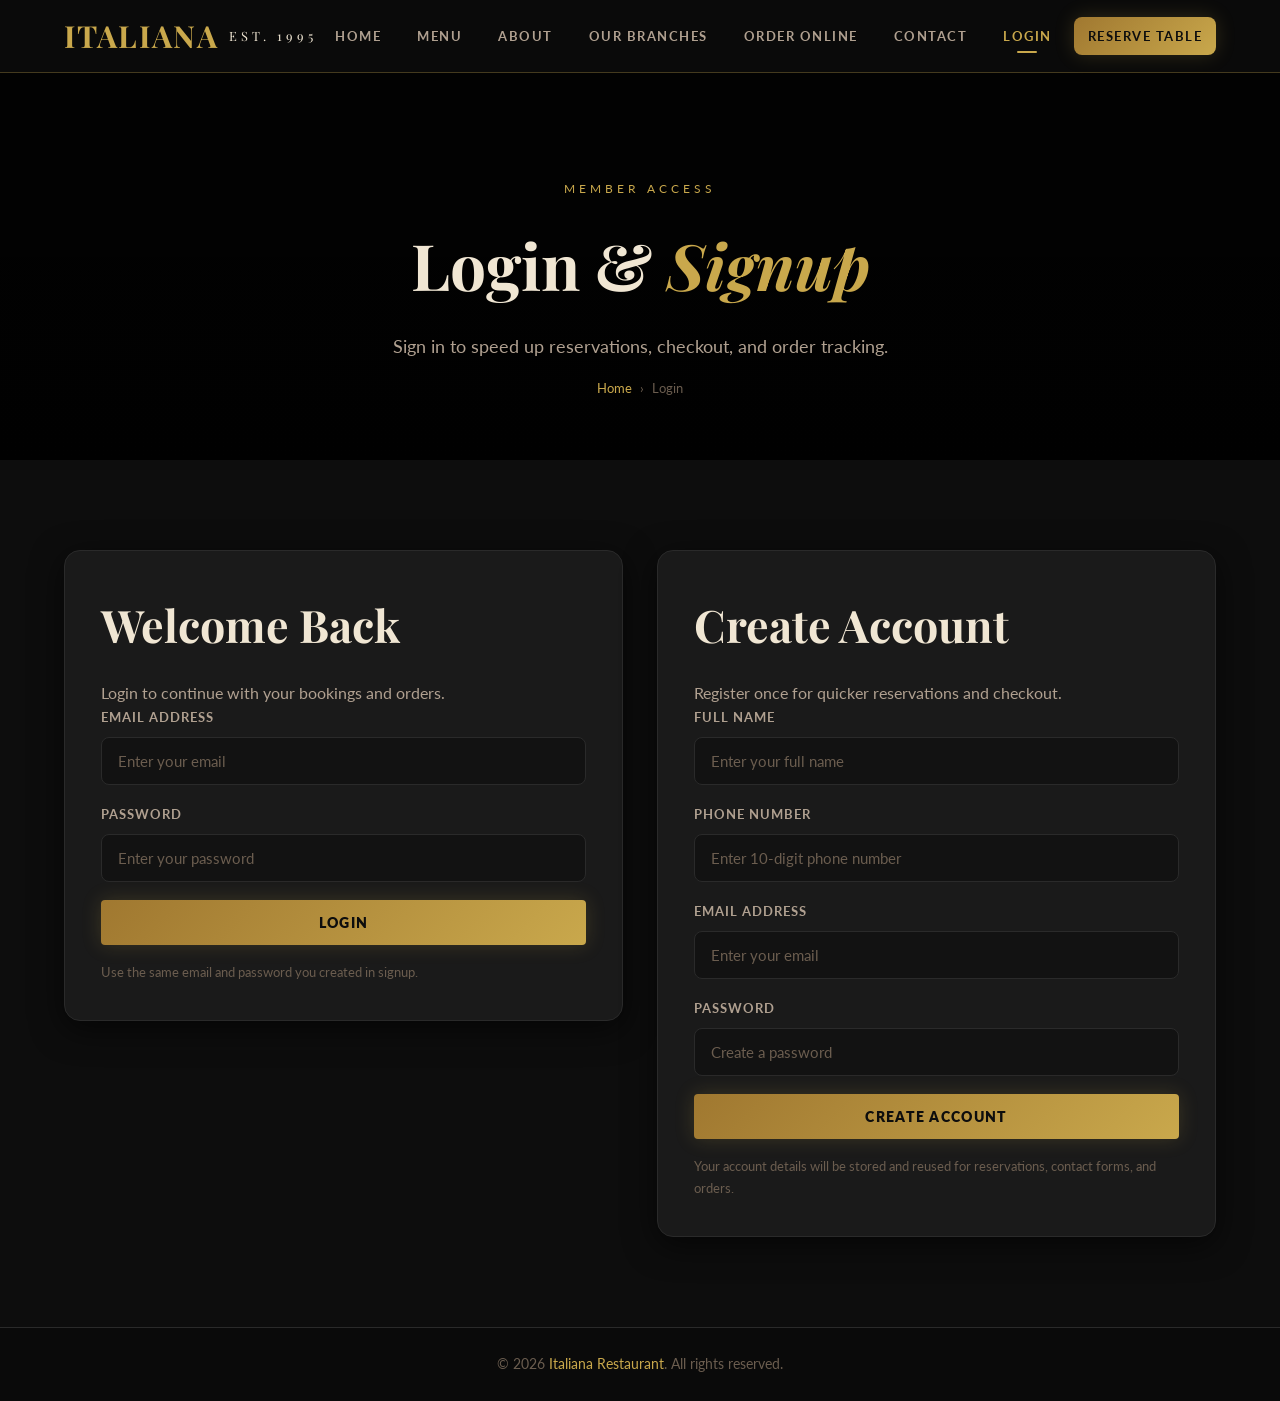
==== login.html @ e966e7fa "Add files via upload" ====
<!DOCTYPE html>
<html lang="en">
<head>
  <meta charset="UTF-8" />
  <meta name="viewport" content="width=device-width, initial-scale=1.0" />
  <title>Login | Italiana</title>
  <link rel="stylesheet" href="style.css" />
</head>
<body>
  <div id="loader">
    <div class="loader-logo">ITALIANA</div>
    <div class="loader-bar"></div>
  </div>

  <header>
    <nav class="navbar container">
      <a href="index.html" class="logo">
        ITALIANA
        <span>Est. 1995</span>
      </a>

      <div class="nav-links" id="navLinks">
        <a href="index.html">Home</a>
        <a href="menu.html">Menu</a>
        <a href="about.html">About</a>
        <a href="branches.html">Our Branches</a>
        <a href="takeaway.html">Order Online</a>
        <a href="contact.html">Contact</a>
        <a href="login.html" class="active">Login</a>
        <a href="reservation.html" class="btn-reserve">Reserve Table</a>
      </div>

      <button class="hamburger" id="hamburger" aria-label="Open menu">
        <span></span>
        <span></span>
        <span></span>
      </button>
    </nav>
  </header>

  <main>
    <div class="page-header">
      <div class="page-header-bg"></div>
      <div class="page-header-overlay"></div>
      <div class="page-header-content container">
        <div class="section-tag">Member Access</div>
        <h1>Login & <em>Signup</em></h1>
        <p>Sign in to speed up reservations, checkout, and order tracking.</p>

        <div class="breadcrumb">
          <a href="index.html">Home</a>
          <span>›</span>
          <span>Login</span>
        </div>
      </div>
    </div>

    <section class="auth-section">
      <div class="container">
        <div class="auth-grid">
          <div class="auth-card" data-animate>
            <h2>Welcome Back</h2>
            <p>Login to continue with your bookings and orders.</p>

            <form id="loginForm">
              <div class="form-group">
                <label for="loginEmail">Email Address</label>
                <input type="email" id="loginEmail" placeholder="Enter your email" required />
              </div>

              <div class="form-group">
                <label for="loginPassword">Password</label>
                <input type="password" id="loginPassword" placeholder="Enter your password" required />
              </div>

              <button type="submit" class="btn-submit">Login</button>
            </form>

            <div class="auth-meta">
              Use the same email and password you created in signup.
            </div>
          </div>

          <div class="auth-card" data-animate>
            <h2>Create Account</h2>
            <p>Register once for quicker reservations and checkout.</p>

            <form id="signupForm">
              <div class="form-group">
                <label for="signupName">Full Name</label>
                <input type="text" id="signupName" placeholder="Enter your full name" required />
              </div>

              <div class="form-group">
                <label for="signupPhone">Phone Number</label>
                <input type="tel" id="signupPhone" placeholder="Enter 10-digit phone number" required />
              </div>

              <div class="form-group">
                <label for="signupEmail">Email Address</label>
                <input type="email" id="signupEmail" placeholder="Enter your email" required />
              </div>

              <div class="form-group">
                <label for="signupPassword">Password</label>
                <input type="password" id="signupPassword" placeholder="Create a password" required />
              </div>

              <button type="submit" class="btn-submit">Create Account</button>
            </form>

            <div class="auth-meta">
              Your account details will be stored and reused for reservations, contact forms, and orders.
            </div>
          </div>
        </div>
      </div>
    </section>
  </main>

  <footer>
    <div class="container">
      <div class="footer-bottom">
        <p>© 2026 <span>Italiana Restaurant</span>. All rights reserved.</p>
      </div>
    </div>
  </footer>

  <div class="toast" id="toast">
    <span class="toast-icon" id="toastIcon">✓</span>
    <span class="toast-text" id="toastText">Done</span>
  </div>

  <script src="app.js"></script>
  <script>
    (() => {
      const loginForm = document.getElementById('loginForm');
      const signupForm = document.getElementById('signupForm');

      loginForm?.addEventListener('submit', async e => {
        e.preventDefault();

        const email = document.getElementById('loginEmail').value.trim();
        const password = document.getElementById('loginPassword').value.trim();

        try {
          await window.handleLogin(email, password);
          window.showToast?.('✅ Login successful');
          setTimeout(() => {
            window.location.href = 'index.html';
          }, 700);
        } catch (error) {
          window.showToast?.(`❌ ${error.message}`);
        }
      });

      signupForm?.addEventListener('submit', async e => {
        e.preventDefault();

        const formData = {
          name: document.getElementById('signupName').value.trim(),
          phone: document.getElementById('signupPhone').value.trim(),
          email: document.getElementById('signupEmail').value.trim(),
          password: document.getElementById('signupPassword').value.trim()
        };

        try {
          await window.handleSignup(formData);
          window.showToast?.('✅ Account created successfully');
          signupForm.reset();

          setTimeout(() => {
            window.location.href = 'index.html';
          }, 800);
        } catch (error) {
          window.showToast?.(`❌ ${error.message}`);
        }
      });
    })();
  </script>
</body>
</html>
---- style.css ----
@import url('https://fonts.googleapis.com/css2?family=Playfair+Display:ital,wght@0,400;0,600;0,700;0,900;1,400&family=Lato:wght@300;400;700;900&display=swap');

:root {
  --gold: #c9a84c;
  --gold-light: #e8c97a;
  --gold-dark: #a07830;
  --bg-dark: #0d0d0d;
  --bg-card: #1a1a1a;
  --bg-section: #111111;
  --bg-nav: #0a0a0a;
  --text-primary: #f0e6d3;
  --text-secondary: #b0a090;
  --text-muted: #6b5d4f;
  --accent-red: #8b1a1a;
  --accent-red-light: #c0392b;
  --border: #2a2a2a;
  --border-gold: rgba(201, 168, 76, 0.3);
  --shadow: 0 8px 32px rgba(0, 0, 0, 0.6);
  --shadow-gold: 0 0 20px rgba(201, 168, 76, 0.2);
  --font-serif: 'Playfair Display', serif;
  --font-sans: 'Lato', sans-serif;
  --transition: all 0.35s cubic-bezier(0.4, 0, 0.2, 1);
  --radius: 8px;
  --radius-lg: 16px;
}

*,
*::before,
*::after {
  margin: 0;
  padding: 0;
  box-sizing: border-box;
}

html {
  scroll-behavior: smooth;
  font-size: 16px;
}

body {
  font-family: var(--font-sans);
  background-color: var(--bg-dark);
  color: var(--text-primary);
  line-height: 1.7;
  min-height: 100vh;
  display: flex;
  flex-direction: column;
  overflow-x: hidden;
}

a {
  text-decoration: none;
  color: inherit;
}

ul {
  list-style: none;
}

img {
  max-width: 100%;
  display: block;
}

button,
input,
select,
textarea {
  font-family: var(--font-sans);
}

button {
  cursor: pointer;
}

::-webkit-scrollbar {
  width: 0;
}

.container {
  max-width: 1200px;
  margin: 0 auto;
  padding: 0 24px;
}

.section {
  padding: 90px 0;
}

.section-dark {
  background: var(--bg-section);
}

.hidden {
  display: none !important;
}

/* Loader */
#loader {
  position: fixed;
  inset: 0;
  background: var(--bg-dark);
  display: flex;
  flex-direction: column;
  align-items: center;
  justify-content: center;
  z-index: 9999;
  transition: opacity 0.6s ease, visibility 0.6s ease;
}

#loader.hidden {
  opacity: 0;
  visibility: hidden;
}

.loader-logo {
  font-family: var(--font-serif);
  font-size: 3rem;
  color: var(--gold);
  letter-spacing: 4px;
  animation: pulse 1.5s ease-in-out infinite;
}

.loader-bar {
  width: 200px;
  height: 2px;
  background: var(--border);
  margin-top: 20px;
  border-radius: 2px;
  overflow: hidden;
}

.loader-bar::after {
  content: '';
  display: block;
  height: 100%;
  background: linear-gradient(90deg, var(--gold-dark), var(--gold-light));
  animation: loadBar 1.5s ease-in-out infinite;
}

@keyframes loadBar {
  0% { width: 0%; }
  100% { width: 100%; }
}

@keyframes pulse {
  0%, 100% { opacity: 1; }
  50% { opacity: 0.5; }
}

/* Header */
header {
  background: var(--bg-nav);
  border-bottom: 1px solid var(--border-gold);
  position: sticky;
  top: 0;
  z-index: 1000;
  backdrop-filter: blur(10px);
}

.navbar {
  max-width: 1200px;
  margin: 0 auto;
  padding: 0 24px;
  display: flex;
  align-items: center;
  justify-content: space-between;
  min-height: 72px;
}

.logo {
  font-family: var(--font-serif);
  font-size: 1.9rem;
  font-weight: 700;
  color: var(--gold);
  letter-spacing: 2px;
  display: flex;
  align-items: center;
  gap: 10px;
}

.logo span {
  color: var(--text-primary);
  font-weight: 400;
  font-size: 0.8rem;
  display: block;
  letter-spacing: 4px;
  text-transform: uppercase;
}

.nav-links {
  display: flex;
  align-items: center;
  gap: 8px;
}

.nav-links a {
  font-size: 0.82rem;
  font-weight: 700;
  letter-spacing: 1.5px;
  text-transform: uppercase;
  color: var(--text-secondary);
  padding: 8px 14px;
  border-radius: var(--radius);
  transition: var(--transition);
  position: relative;
}

.nav-links a:hover,
.nav-links a.active {
  color: var(--gold);
}

.nav-links a.active::after {
  content: '';
  position: absolute;
  bottom: 2px;
  left: 50%;
  transform: translateX(-50%);
  width: 20px;
  height: 2px;
  background: var(--gold);
  border-radius: 2px;
}

.btn-reserve,
.btn-primary {
  background: linear-gradient(135deg, var(--gold-dark), var(--gold));
  color: var(--bg-dark) !important;
  padding: 12px 24px;
  border-radius: 4px;
  font-weight: 800;
  letter-spacing: 1px;
  text-transform: uppercase;
  border: none;
  transition: var(--transition);
  box-shadow: var(--shadow-gold);
  display: inline-block;
}

.btn-reserve:hover,
.btn-primary:hover {
  transform: translateY(-2px);
  box-shadow: 0 0 30px rgba(201, 168, 76, 0.35);
}

.btn-outline {
  background: transparent;
  color: var(--text-primary);
  padding: 12px 24px;
  border-radius: 4px;
  border: 1px solid rgba(240, 230, 211, 0.3);
  font-weight: 700;
  letter-spacing: 1px;
  text-transform: uppercase;
  transition: var(--transition);
  display: inline-block;
}

.btn-outline:hover {
  border-color: var(--gold);
  color: var(--gold);
  transform: translateY(-2px);
}

.hamburger {
  display: none;
  flex-direction: column;
  gap: 5px;
  background: transparent;
  border: none;
}

.hamburger span {
  width: 24px;
  height: 2px;
  background: var(--gold);
  border-radius: 2px;
  transition: var(--transition);
}

.hamburger.open span:nth-child(1) {
  transform: rotate(45deg) translate(5px, 5px);
}

.hamburger.open span:nth-child(2) {
  opacity: 0;
}

.hamburger.open span:nth-child(3) {
  transform: rotate(-45deg) translate(5px, -5px);
}

/* Hero */
.hero {
  position: relative;
  min-height: 100vh;
  display: grid;
  place-items: center;
  text-align: center;
  overflow: hidden;
}

.hero-bg {
  position: absolute;
  inset: 0;
  background: url('https://images.unsplash.com/photo-1414235077428-338989a2e8c0?auto=format&fit=crop&w=1600&q=80') center/cover no-repeat;
  transform: scale(1.08);
}

.hero-overlay {
  position: absolute;
  inset: 0;
  background: linear-gradient(135deg, rgba(0,0,0,0.82), rgba(10,5,0,0.75), rgba(0,0,0,0.85));
}

.hero-content {
  position: relative;
  z-index: 2;
  max-width: 800px;
  padding: 0 24px;
}

.hero-badge {
  display: inline-block;
  border: 1px solid var(--gold);
  color: var(--gold);
  font-size: 0.75rem;
  letter-spacing: 4px;
  text-transform: uppercase;
  padding: 6px 20px;
  margin-bottom: 24px;
}

.hero h1 {
  font-family: var(--font-serif);
  font-size: clamp(3rem, 8vw, 6rem);
  line-height: 1.1;
  margin-bottom: 20px;
}

.hero h1 em,
.section-header h2 em,
.page-header h1 em,
.order-section-title em {
  color: var(--gold);
  font-style: italic;
}

.hero p {
  font-size: 1.1rem;
  color: var(--text-secondary);
  max-width: 540px;
  margin: 0 auto 36px;
}

.hero-btns {
  display: flex;
  justify-content: center;
  gap: 16px;
  flex-wrap: wrap;
}

/* Page header */
.page-header {
  position: relative;
  padding: 100px 0 60px;
  text-align: center;
  overflow: hidden;
}

.page-header-bg {
  position: absolute;
  inset: 0;
  background: url('https://images.unsplash.com/photo-1555396273-367ea4eb4db5?auto=format&fit=crop&w=1400&q=80') center/cover;
}

.page-header-overlay {
  position: absolute;
  inset: 0;
  background: linear-gradient(to bottom, rgba(0,0,0,0.85), rgba(0,0,0,0.92));
}

.page-header-content {
  position: relative;
  z-index: 2;
}

.section-tag {
  display: inline-block;
  color: var(--gold);
  font-size: 0.75rem;
  letter-spacing: 4px;
  text-transform: uppercase;
  margin-bottom: 12px;
}

.page-header h1 {
  font-family: var(--font-serif);
  font-size: clamp(2.5rem, 5vw, 4rem);
  margin-bottom: 12px;
}

.page-header p {
  color: var(--text-secondary);
  font-size: 1.1rem;
}

.breadcrumb {
  display: flex;
  justify-content: center;
  gap: 8px;
  margin-top: 16px;
  font-size: 0.8rem;
  color: var(--text-muted);
  flex-wrap: wrap;
}

.breadcrumb a {
  color: var(--gold);
}

/* Section header */
.section-header {
  text-align: center;
  margin-bottom: 60px;
}

.section-header h2 {
  font-family: var(--font-serif);
  font-size: clamp(2rem, 4vw, 3rem);
  margin-bottom: 16px;
}

.section-header p {
  color: var(--text-secondary);
  max-width: 560px;
  margin: 0 auto;
}

/* Common cards/grids */
.about-grid,
.order-layout,
.payment-grid,
.auth-grid,
.reservation-container {
  display: grid;
  gap: 34px;
  align-items: start;
}

.about-grid {
  grid-template-columns: 1fr 1fr;
  gap: 80px;
  align-items: center;
}

.features-grid {
  display: grid;
  grid-template-columns: repeat(4, 1fr);
}

.feature-item {
  padding: 32px 24px;
  text-align: center;
  border-right: 1px solid var(--border);
  transition: var(--transition);
}

.feature-item:last-child {
  border-right: none;
}

.feature-item:hover {
  background: rgba(201, 168, 76, 0.05);
}

.feature-item h3 {
  font-family: var(--font-serif);
  color: var(--gold);
  margin-bottom: 6px;
}

.feature-item p {
  font-size: 0.85rem;
  color: var(--text-muted);
}

.about-img-wrap img,
.branch-img img,
.team-img img {
  width: 100%;
  border-radius: var(--radius-lg);
  object-fit: cover;
  border: 1px solid var(--border-gold);
  box-shadow: var(--shadow);
}

.about-text h2,
.form-title,
.auth-card h2,
.res-info h2 {
  font-family: var(--font-serif);
  font-size: clamp(2rem, 4vw, 2.8rem);
  margin-bottom: 16px;
}

.about-text p,
.res-info p,
.auth-card p {
  color: var(--text-secondary);
}

/* Menu */
.menu-filter {
  display: flex;
  justify-content: center;
  flex-wrap: wrap;
  gap: 12px;
  margin-bottom: 40px;
}

.filter-btn {
  background: transparent;
  border: 1px solid var(--border);
  color: var(--text-secondary);
  padding: 8px 24px;
  border-radius: 30px;
  font-size: 0.85rem;
  font-weight: 700;
  letter-spacing: 1px;
  text-transform: uppercase;
  transition: var(--transition);
}

.filter-btn:hover,
.filter-btn.active {
  background: var(--gold);
  border-color: var(--gold);
  color: var(--bg-dark);
}

.menu-grid,
.mini-menu-grid,
.branches-grid,
.team-grid {
  display: grid;
  gap: 28px;
}

.menu-grid,
.mini-menu-grid {
  grid-template-columns: repeat(auto-fill, minmax(280px, 1fr));
}

.branches-grid {
  grid-template-columns: repeat(auto-fill, minmax(340px, 1fr));
}

.team-grid {
  grid-template-columns: repeat(auto-fill, minmax(220px, 1fr));
}

.menu-card,
.branch-card,
.team-card,
.form-card,
.auth-card,
.payment-card,
.address-card {
  background: var(--bg-card);
  border: 1px solid var(--border);
  border-radius: var(--radius-lg);
  overflow: hidden;
  transition: var(--transition);
  box-shadow: var(--shadow);
}

.menu-card:hover,
.branch-card:hover,
.team-card:hover {
  transform: translateY(-6px);
  border-color: var(--border-gold);
  box-shadow: var(--shadow-gold), var(--shadow);
}

.badge {
  position: absolute;
  top: 14px;
  left: 14px;
  z-index: 3;
  background: var(--gold);
  color: var(--bg-dark);
  font-size: 0.7rem;
  font-weight: 700;
  letter-spacing: 1px;
  text-transform: uppercase;
  padding: 4px 12px;
  border-radius: 30px;
}

.badge.veg {
  background: #2ecc71;
}

.badge.spicy {
  background: var(--accent-red-light);
  color: white;
}

.card-img {
  height: 220px;
  overflow: hidden;
  position: relative;
}

.card-img img,
.branch-img img,
.team-img img {
  width: 100%;
  height: 100%;
  object-fit: cover;
}

.card-body,
.branch-body,
.team-info {
  padding: 24px;
}

.card-top {
  display: flex;
  justify-content: space-between;
  gap: 16px;
  margin-bottom: 12px;
  align-items: flex-start;
}

.card-top h3,
.branch-body h3,
.team-info h3 {
  font-family: var(--font-serif);
  color: var(--text-primary);
  font-size: 1.2rem;
}

.price,
.branch-body h3,
.team-info span {
  color: var(--gold);
}

.card-body p,
.branch-address,
.branch-hours {
  color: var(--text-secondary);
  font-size: 0.9rem;
}

.card-actions,
.branch-actions {
  display: flex;
  gap: 10px;
  margin-top: 18px;
}

.btn-add,
.btn-wishlist,
.btn-sm {
  flex: 1;
  padding: 10px 14px;
  border-radius: var(--radius);
  border: 1px solid var(--border);
  background: transparent;
  color: var(--text-secondary);
  font-size: 0.82rem;
  font-weight: 700;
  transition: var(--transition);
}

.btn-add:hover,
.btn-wishlist:hover,
.btn-sm:hover {
  border-color: var(--gold);
  color: var(--gold);
}

/* Cart */
.cart-btn {
  position: fixed;
  right: 22px;
  bottom: 22px;
  width: 58px;
  height: 58px;
  border-radius: 50%;
  border: none;
  background: linear-gradient(135deg, var(--gold-dark), var(--gold));
  color: var(--bg-dark);
  font-size: 1.3rem;
  z-index: 1005;
  box-shadow: var(--shadow-gold);
}

.cart-count {
  position: absolute;
  top: -4px;
  right: -4px;
  background: var(--accent-red-light);
  color: white;
  width: 20px;
  height: 20px;
  border-radius: 50%;
  font-size: 0.7rem;
  font-weight: 700;
  display: none;
  align-items: center;
  justify-content: center;
}

.cart-sidebar {
  position: fixed;
  top: 0;
  right: -420px;
  width: 400px;
  max-width: 95vw;
  height: 100vh;
  background: var(--bg-card);
  border-left: 1px solid var(--border-gold);
  z-index: 1100;
  transition: right 0.4s ease;
  display: flex;
  flex-direction: column;
  box-shadow: -10px 0 40px rgba(0,0,0,0.5);
}

.cart-sidebar.open {
  right: 0;
}

.cart-header {
  padding: 24px;
  border-bottom: 1px solid var(--border);
  display: flex;
  justify-content: space-between;
  align-items: center;
}

.cart-header h3 {
  font-family: var(--font-serif);
  color: var(--gold);
}

.cart-close {
  background: none;
  border: none;
  color: var(--text-secondary);
  font-size: 1.5rem;
}

.cart-items {
  flex: 1;
  overflow-y: auto;
  padding: 16px;
}

.cart-item {
  display: flex;
  gap: 12px;
  padding: 14px;
  background: var(--bg-section);
  border: 1px solid var(--border);
  border-radius: var(--radius);
  margin-bottom: 10px;
}

.cart-item img {
  width: 64px;
  height: 64px;
  object-fit: cover;
  border-radius: 6px;
}

.cart-item-info {
  flex: 1;
}

.cart-item-info h4 {
  font-size: 0.9rem;
  margin-bottom: 4px;
}

.cart-item-info span {
  color: var(--gold);
  font-weight: 700;
}

.qty-control {
  display: flex;
  align-items: center;
  gap: 8px;
  margin-top: 8px;
}

.qty-btn {
  width: 24px;
  height: 24px;
  border-radius: 50%;
  border: none;
  background: var(--border);
  color: var(--text-primary);
  display: flex;
  align-items: center;
  justify-content: center;
}

.qty-btn:hover {
  background: var(--gold);
  color: var(--bg-dark);
}

.qty-num {
  min-width: 20px;
  text-align: center;
}

.cart-footer {
  padding: 20px;
  border-top: 1px solid var(--border);
}

.cart-total {
  display: flex;
  justify-content: space-between;
  margin-bottom: 16px;
  font-size: 1.1rem;
  font-weight: 700;
}

.cart-total span:last-child {
  color: var(--gold);
}

.cart-empty {
  text-align: center;
  padding: 60px 20px;
  color: var(--text-muted);
}

/* Forms */
.form-card {
  border: 1px solid var(--border-gold);
  padding: 34px;
}

.form-title {
  font-size: 2rem;
  color: var(--text-primary);
  margin-bottom: 22px;
}

.form-row {
  display: grid;
  grid-template-columns: 1fr 1fr;
  gap: 18px;
}

.form-group {
  margin-bottom: 18px;
}

.form-group label {
  display: block;
  margin-bottom: 8px;
  color: var(--text-secondary);
  font-size: 0.84rem;
  font-weight: 700;
  letter-spacing: 1px;
  text-transform: uppercase;
}

.form-group input,
.form-group select,
.form-group textarea {
  width: 100%;
  background: #121212;
  color: var(--text-primary);
  border: 1px solid var(--border);
  border-radius: var(--radius);
  padding: 14px 16px;
  font-size: 0.95rem;
  outline: none;
  transition: var(--transition);
}

.form-group textarea {
  min-height: 130px;
  resize: vertical;
}

.form-group input:focus,
.form-group select:focus,
.form-group textarea:focus {
  border-color: var(--gold);
  box-shadow: 0 0 0 3px rgba(201, 168, 76, 0.08);
}

.form-group input::placeholder,
.form-group textarea::placeholder {
  color: var(--text-muted);
}

.btn-submit {
  width: 100%;
  border: none;
  border-radius: 4px;
  padding: 14px 22px;
  background: linear-gradient(135deg, var(--gold-dark), var(--gold));
  color: var(--bg-dark);
  font-size: 0.9rem;
  font-weight: 800;
  letter-spacing: 1.3px;
  text-transform: uppercase;
  transition: var(--transition);
  box-shadow: var(--shadow-gold);
}

.btn-submit:hover {
  transform: translateY(-2px);
}

/* Reservation */
.reservation-container {
  grid-template-columns: 0.95fr 1.05fr;
}

.res-info h2 em {
  color: var(--gold);
}

.res-info p {
  margin-bottom: 28px;
  max-width: 56ch;
}

.res-details {
  display: grid;
  gap: 14px;
}

.res-detail-item {
  display: flex;
  align-items: flex-start;
  gap: 14px;
  background: var(--bg-card);
  border: 1px solid var(--border);
  border-radius: var(--radius);
  padding: 16px 18px;
  transition: var(--transition);
}

.res-detail-item:hover {
  border-color: var(--border-gold);
  transform: translateY(-2px);
}

.res-detail-item span {
  font-size: 1.2rem;
}

.res-detail-item strong {
  display: block;
  margin-bottom: 4px;
}

.res-detail-item small {
  color: var(--text-muted);
  font-size: 0.84rem;
}

/* Takeaway */
.order-layout {
  grid-template-columns: 1.35fr 0.95fr;
}

.order-section-title {
  font-family: var(--font-serif);
  font-size: 1.9rem;
  margin-bottom: 22px;
}

.address-card {
  border: 1px solid var(--border-gold);
  padding: 28px;
  position: sticky;
  top: 100px;
}

.address-card h3 {
  font-family: var(--font-serif);
  margin-bottom: 18px;
  color: var(--gold);
}

.order-sum-item,
.summary-row {
  display: flex;
  justify-content: space-between;
  gap: 18px;
  padding: 10px 0;
  border-bottom: 1px solid var(--border);
  font-size: 0.9rem;
}

.summary-row:last-child,
.order-sum-item:last-child {
  border-bottom: none;
}

.summary-row span:first-child {
  color: var(--text-muted);
}

.summary-row span:last-child {
  color: var(--text-primary);
  text-align: right;
  font-weight: 700;
}

/* Auth */
.auth-section {
  padding: 90px 0;
}

.auth-grid {
  grid-template-columns: 1fr 1fr;
}

.auth-card {
  padding: 36px;
}

.auth-meta {
  margin-top: 16px;
  color: var(--text-muted);
  font-size: 0.84rem;
  line-height: 1.7;
}

/* Payments */
.payment-grid {
  grid-template-columns: 1.05fr 0.95fr;
}

.payment-card {
  border: 1px solid var(--border-gold);
  padding: 30px;
}

.payment-card h3 {
  font-family: var(--font-serif);
  color: var(--gold);
  font-size: 1.45rem;
  margin-bottom: 18px;
}

.payment-methods {
  display: grid;
  gap: 12px;
  margin-bottom: 20px;
}

.payment-option {
  border: 1px solid var(--border);
  border-radius: var(--radius);
  background: #121212;
  padding: 14px 16px;
  display: flex;
  align-items: center;
  gap: 12px;
  transition: var(--transition);
  cursor: pointer;
}

.payment-option:hover,
.payment-option.active {
  border-color: var(--gold);
  background: rgba(201, 168, 76, 0.06);
}

.payment-option input[type="radio"] {
  accent-color: var(--gold);
}

.payment-fields {
  display: none;
  margin-top: 16px;
}

.payment-fields.active {
  display: block;
}

.payment-summary-box {
  background: #121212;
  border: 1px solid var(--border);
  border-radius: var(--radius);
  padding: 18px;
}

.payment-status {
  margin-top: 18px;
  padding: 14px 16px;
  border-radius: var(--radius);
  font-size: 0.9rem;
  display: none;
}

.payment-status.show {
  display: block;
}

.payment-status.success {
  background: rgba(46, 204, 113, 0.08);
  border: 1px solid rgba(46, 204, 113, 0.25);
  color: #8ef0b0;
}

.payment-status.error {
  background: rgba(192, 57, 43, 0.08);
  border: 1px solid rgba(192, 57, 43, 0.25);
  color: #ff9e92;
}

.payment-status.info {
  background: rgba(201, 168, 76, 0.08);
  border: 1px solid rgba(201, 168, 76, 0.25);
  color: var(--gold-light);
}

/* Modal */
.modal-overlay {
  position: fixed;
  inset: 0;
  background: rgba(0, 0, 0, 0.72);
  display: none;
  align-items: center;
  justify-content: center;
  padding: 20px;
  z-index: 1200;
}

.modal-overlay.show {
  display: flex;
}

.modal-box {
  width: 100%;
  max-width: 560px;
  background: var(--bg-card);
  border: 1px solid var(--border-gold);
  border-radius: var(--radius-lg);
  padding: 34px;
  text-align: center;
  box-shadow: var(--shadow);
}

.modal-icon {
  width: 68px;
  height: 68px;
  border-radius: 50%;
  display: grid;
  place-items: center;
  margin: 0 auto 18px;
  font-size: 1.7rem;
  font-weight: 900;
  color: var(--bg-dark);
  background: linear-gradient(135deg, var(--gold-dark), var(--gold-light));
}

.modal-box h2 {
  font-family: var(--font-serif);
  margin-bottom: 10px;
}

.modal-box p {
  color: var(--text-secondary);
  margin-bottom: 18px;
}

.modal-actions {
  display: flex;
  justify-content: center;
  gap: 12px;
  flex-wrap: wrap;
  margin-top: 18px;
}

.reservation-summary {
  text-align: left;
  background: #121212;
  border: 1px solid var(--border);
  border-radius: var(--radius);
  padding: 18px;
  margin: 20px 0 10px;
}

/* Footer */
footer {
  margin-top: auto;
  border-top: 1px solid var(--border);
  background: var(--bg-nav);
}

.footer-bottom {
  padding: 24px 0;
  text-align: center;
  color: var(--text-muted);
  font-size: 0.9rem;
}

.footer-bottom span {
  color: var(--gold);
}

/* Toast */
.toast {
  position: fixed;
  right: 20px;
  bottom: 20px;
  z-index: 1300;
  min-width: 260px;
  max-width: 360px;
  background: #151515;
  border: 1px solid var(--border-gold);
  color: var(--text-primary);
  border-radius: 12px;
  box-shadow: var(--shadow);
  display: flex;
  align-items: center;
  gap: 12px;
  padding: 14px 16px;
  transform: translateY(20px);
  opacity: 0;
  pointer-events: none;
  transition: var(--transition);
}

.toast.show {
  opacity: 1;
  transform: translateY(0);
}

.toast-icon {
  width: 28px;
  height: 28px;
  border-radius: 50%;
  display: grid;
  place-items: center;
  background: rgba(201, 168, 76, 0.14);
  color: var(--gold);
  font-weight: 900;
  flex-shrink: 0;
}

/* Responsive */
@media (max-width: 980px) {
  .about-grid,
  .reservation-container,
  .payment-grid,
  .auth-grid,
  .order-layout,
  .form-row,
  .features-grid {
    grid-template-columns: 1fr;
  }

  .address-card {
    position: static;
  }

  .nav-links {
    position: absolute;
    top: 72px;
    left: 0;
    right: 0;
    background: var(--bg-nav);
    border-top: 1px solid var(--border);
    flex-direction: column;
    align-items: stretch;
    padding: 16px 24px;
    display: none;
  }

  .nav-links.open {
    display: flex;
  }

  .hamburger {
    display: flex;
  }
}

@media (max-width: 640px) {
  .form-card,
  .payment-card,
  .auth-card,
  .modal-box,
  .address-card {
    padding: 22px;
  }

  .summary-row,
  .order-sum-item {
    flex-direction: column;
    align-items: flex-start;
    gap: 6px;
  }

  .summary-row span:last-child {
    text-align: left;
  }

  .toast {
    right: 14px;
    left: 14px;
    bottom: 14px;
    min-width: auto;
    max-width: none;
  }

  .logo {
    font-size: 1.5rem;
  }
}
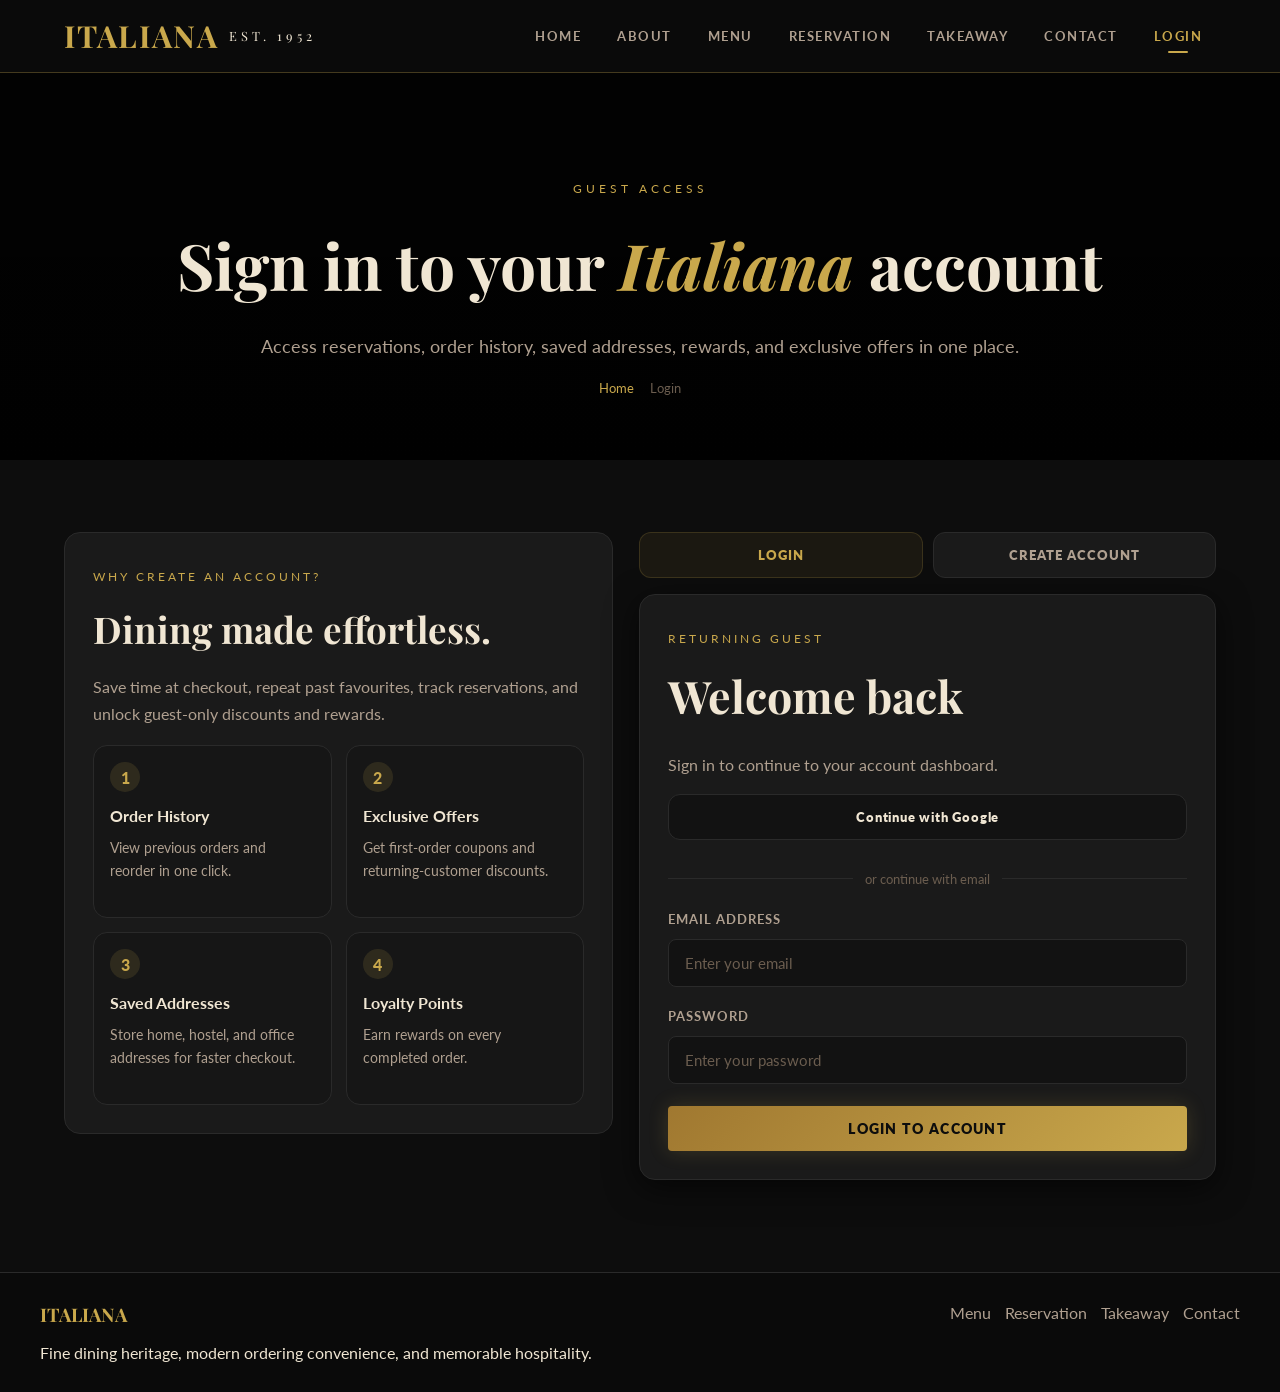
==== commit 9eb6ef9b: "Add files via upload" ====
--- a/login.html
+++ b/login.html
@@ -1,182 +1,141 @@
-<!DOCTYPE html>
-<html lang="en">
-<head>
-  <meta charset="UTF-8" />
-  <meta name="viewport" content="width=device-width, initial-scale=1.0" />
-  <title>Login | Italiana</title>
-  <link rel="stylesheet" href="style.css" />
-</head>
-<body>
-  <div id="loader">
-    <div class="loader-logo">ITALIANA</div>
-    <div class="loader-bar"></div>
-  </div>
-
-  <header>
-    <nav class="navbar container">
-      <a href="index.html" class="logo">
-        ITALIANA
-        <span>Est. 1995</span>
-      </a>
-
-      <div class="nav-links" id="navLinks">
-        <a href="index.html">Home</a>
-        <a href="menu.html">Menu</a>
-        <a href="about.html">About</a>
-        <a href="branches.html">Our Branches</a>
-        <a href="takeaway.html">Order Online</a>
-        <a href="contact.html">Contact</a>
-        <a href="login.html" class="active">Login</a>
-        <a href="reservation.html" class="btn-reserve">Reserve Table</a>
-      </div>
-
-      <button class="hamburger" id="hamburger" aria-label="Open menu">
-        <span></span>
-        <span></span>
-        <span></span>
-      </button>
-    </nav>
-  </header>
-
-  <main>
-    <div class="page-header">
-      <div class="page-header-bg"></div>
-      <div class="page-header-overlay"></div>
-      <div class="page-header-content container">
-        <div class="section-tag">Member Access</div>
-        <h1>Login & <em>Signup</em></h1>
-        <p>Sign in to speed up reservations, checkout, and order tracking.</p>
-
-        <div class="breadcrumb">
-          <a href="index.html">Home</a>
-          <span>›</span>
-          <span>Login</span>
-        </div>
-      </div>
-    </div>
-
-    <section class="auth-section">
-      <div class="container">
-        <div class="auth-grid">
-          <div class="auth-card" data-animate>
-            <h2>Welcome Back</h2>
-            <p>Login to continue with your bookings and orders.</p>
-
-            <form id="loginForm">
-              <div class="form-group">
-                <label for="loginEmail">Email Address</label>
-                <input type="email" id="loginEmail" placeholder="Enter your email" required />
-              </div>
-
-              <div class="form-group">
-                <label for="loginPassword">Password</label>
-                <input type="password" id="loginPassword" placeholder="Enter your password" required />
-              </div>
-
-              <button type="submit" class="btn-submit">Login</button>
-            </form>
-
-            <div class="auth-meta">
-              Use the same email and password you created in signup.
-            </div>
-          </div>
-
-          <div class="auth-card" data-animate>
-            <h2>Create Account</h2>
-            <p>Register once for quicker reservations and checkout.</p>
-
-            <form id="signupForm">
-              <div class="form-group">
-                <label for="signupName">Full Name</label>
-                <input type="text" id="signupName" placeholder="Enter your full name" required />
-              </div>
-
-              <div class="form-group">
-                <label for="signupPhone">Phone Number</label>
-                <input type="tel" id="signupPhone" placeholder="Enter 10-digit phone number" required />
-              </div>
-
-              <div class="form-group">
-                <label for="signupEmail">Email Address</label>
-                <input type="email" id="signupEmail" placeholder="Enter your email" required />
-              </div>
-
-              <div class="form-group">
-                <label for="signupPassword">Password</label>
-                <input type="password" id="signupPassword" placeholder="Create a password" required />
-              </div>
-
-              <button type="submit" class="btn-submit">Create Account</button>
-            </form>
-
-            <div class="auth-meta">
-              Your account details will be stored and reused for reservations, contact forms, and orders.
-            </div>
-          </div>
-        </div>
-      </div>
-    </section>
-  </main>
-
-  <footer>
-    <div class="container">
-      <div class="footer-bottom">
-        <p>© 2026 <span>Italiana Restaurant</span>. All rights reserved.</p>
-      </div>
-    </div>
-  </footer>
-
-  <div class="toast" id="toast">
-    <span class="toast-icon" id="toastIcon">✓</span>
-    <span class="toast-text" id="toastText">Done</span>
-  </div>
-
-  <script src="app.js"></script>
-  <script>
-    (() => {
-      const loginForm = document.getElementById('loginForm');
-      const signupForm = document.getElementById('signupForm');
-
-      loginForm?.addEventListener('submit', async e => {
-        e.preventDefault();
-
-        const email = document.getElementById('loginEmail').value.trim();
-        const password = document.getElementById('loginPassword').value.trim();
-
-        try {
-          await window.handleLogin(email, password);
-          window.showToast?.('✅ Login successful');
-          setTimeout(() => {
-            window.location.href = 'index.html';
-          }, 700);
-        } catch (error) {
-          window.showToast?.(`❌ ${error.message}`);
-        }
-      });
-
-      signupForm?.addEventListener('submit', async e => {
-        e.preventDefault();
-
-        const formData = {
-          name: document.getElementById('signupName').value.trim(),
-          phone: document.getElementById('signupPhone').value.trim(),
-          email: document.getElementById('signupEmail').value.trim(),
-          password: document.getElementById('signupPassword').value.trim()
-        };
-
-        try {
-          await window.handleSignup(formData);
-          window.showToast?.('✅ Account created successfully');
-          signupForm.reset();
-
-          setTimeout(() => {
-            window.location.href = 'index.html';
-          }, 800);
-        } catch (error) {
-          window.showToast?.(`❌ ${error.message}`);
-        }
-      });
-    })();
-  </script>
-</body>
+<!DOCTYPE html>
+<html lang="en">
+<head>
+  <meta charset="UTF-8" />
+  <meta name="viewport" content="width=device-width, initial-scale=1.0" />
+  <title>Login | Italiana</title>
+  <link rel="preconnect" href="https://fonts.googleapis.com">
+  <link rel="preconnect" href="https://fonts.gstatic.com" crossorigin>
+  <link href="https://fonts.googleapis.com/css2?family=Playfair+Display:wght@400;600;700;800&family=Lato:wght@300;400;700;900&display=swap" rel="stylesheet">
+  <link rel="stylesheet" href="style.css">
+  <script src="https://accounts.google.com/gsi/client" async defer></script>
+  <script src="app.js"></script>
+</head>
+<body>
+  <div id="loader"><div class="loader-logo">ITALIANA</div><div class="loader-bar"></div></div>
+  <div id="toast" class="toast"><div id="toastIcon" class="toast-icon"></div><span id="toastText">Success</span></div>
+
+  <header>
+    <nav class="navbar">
+      <a href="index.html" class="logo">ITALIANA <span>EST. 1952</span></a>
+      <div class="nav-links" id="navLinks">
+        <a href="index.html">Home</a>
+        <a href="about.html">About</a>
+        <a href="menu.html">Menu</a>
+        <a href="reservation.html">Reservation</a>
+        <a href="takeaway.html">Takeaway</a>
+        <a href="contact.html">Contact</a>
+        <a href="login.html" class="active">Login</a>
+      </div>
+      <button class="hamburger" id="hamburger" aria-label="Toggle navigation">
+        <span></span><span></span><span></span><span></span>
+      </button>
+    </nav>
+  </header>
+
+  <section class="page-header auth-page-header">
+    <div class="page-header-bg"></div>
+    <div class="page-header-overlay"></div>
+    <div class="container page-header-content">
+      <div class="section-tag">Guest Access</div>
+      <h1>Sign in to your <em>Italiana</em> account</h1>
+      <p>Access reservations, order history, saved addresses, rewards, and exclusive offers in one place.</p>
+      <div class="breadcrumb">
+        <a href="index.html">Home</a><span></span><span>Login</span>
+      </div>
+    </div>
+  </section>
+
+  <main class="auth-main-section">
+    <div class="container">
+      <div class="auth-layout">
+        <aside class="auth-side-panel" data-animate>
+          <div class="auth-side-badge">Why create an account?</div>
+          <h2>Dining made effortless.</h2>
+          <p>Save time at checkout, repeat past favourites, track reservations, and unlock guest-only discounts and rewards.</p>
+          <div class="auth-benefits-grid">
+            <div class="auth-benefit-card"><div class="auth-benefit-icon">1</div><h3>Order History</h3><p>View previous orders and reorder in one click.</p></div>
+            <div class="auth-benefit-card"><div class="auth-benefit-icon">2</div><h3>Exclusive Offers</h3><p>Get first-order coupons and returning-customer discounts.</p></div>
+            <div class="auth-benefit-card"><div class="auth-benefit-icon">3</div><h3>Saved Addresses</h3><p>Store home, hostel, and office addresses for faster checkout.</p></div>
+            <div class="auth-benefit-card"><div class="auth-benefit-icon">4</div><h3>Loyalty Points</h3><p>Earn rewards on every completed order.</p></div>
+          </div>
+        </aside>
+
+        <section class="auth-card-wrap" data-animate>
+          <div class="auth-toggle-bar">
+            <button class="auth-toggle-btn active" id="showLoginTab" type="button">Login</button>
+            <button class="auth-toggle-btn" id="showSignupTab" type="button">Create Account</button>
+          </div>
+
+          <div class="auth-card">
+            <div class="auth-tab-content active" id="loginTab">
+              <div class="auth-card-head">
+                <span class="auth-mini-tag">Returning Guest</span>
+                <h2>Welcome back</h2>
+                <p>Sign in to continue to your account dashboard.</p>
+              </div>
+              <button type="button" class="google-signin-btn" id="googleSignInBtn">Continue with Google</button>
+              <div class="auth-divider"><span>or continue with email</span></div>
+              <form id="loginForm" class="auth-form">
+                <div class="form-group">
+                  <label for="loginEmail">Email Address</label>
+                  <input type="email" id="loginEmail" placeholder="Enter your email" required>
+                </div>
+                <div class="form-group">
+                  <label for="loginPassword">Password</label>
+                  <input type="password" id="loginPassword" placeholder="Enter your password" required>
+                </div>
+                <button type="submit" class="btn-submit">Login to Account</button>
+              </form>
+            </div>
+
+            <div class="auth-tab-content" id="signupTab">
+              <div class="auth-card-head">
+                <span class="auth-mini-tag">New Guest</span>
+                <h2>Create your account</h2>
+                <p>Get faster ordering, reservation history, offers, and loyalty rewards.</p>
+              </div>
+              <button type="button" class="google-signin-btn" id="googleSignInBtnSignup">Sign up with Google</button>
+              <div class="auth-divider"><span>or create with email</span></div>
+              <form id="signupForm" class="auth-form">
+                <div class="form-group">
+                  <label for="signupName">Full Name</label>
+                  <input type="text" id="signupName" placeholder="Enter your full name" required>
+                </div>
+                <div class="form-group">
+                  <label for="signupPhone">Phone Number</label>
+                  <input type="tel" id="signupPhone" placeholder="Enter your phone number" required>
+                </div>
+                <div class="form-group">
+                  <label for="signupEmail">Email Address</label>
+                  <input type="email" id="signupEmail" placeholder="Enter your email" required>
+                </div>
+                <div class="form-group">
+                  <label for="signupPassword">Password</label>
+                  <input type="password" id="signupPassword" placeholder="Create a password" required>
+                </div>
+                <button type="submit" class="btn-submit">Create Account</button>
+              </form>
+            </div>
+          </div>
+        </section>
+      </div>
+    </div>
+  </main>
+
+  <footer class="footer">
+    <div class="container footer-content">
+      <div>
+        <h3>ITALIANA</h3>
+        <p>Fine dining heritage, modern ordering convenience, and memorable hospitality.</p>
+      </div>
+      <div class="footer-links">
+        <a href="menu.html">Menu</a>
+        <a href="reservation.html">Reservation</a>
+        <a href="takeaway.html">Takeaway</a>
+        <a href="contact.html">Contact</a>
+      </div>
+    </div>
+  </footer>
+</body>
 </html>
--- a/style.css
+++ b/style.css
@@ -224,7 +224,9 @@
 }
 
 .btn-reserve,
-.btn-primary {
+.btn-primary,
+.btn-gold-sm,
+.btn-outline-sm {
   background: linear-gradient(135deg, var(--gold-dark), var(--gold));
   color: var(--bg-dark) !important;
   padding: 12px 24px;
@@ -239,7 +241,9 @@
 }
 
 .btn-reserve:hover,
-.btn-primary:hover {
+.btn-primary:hover,
+.btn-gold-sm:hover,
+.btn-outline-sm:hover {
   transform: translateY(-2px);
   box-shadow: 0 0 30px rgba(201, 168, 76, 0.35);
 }
@@ -263,6 +267,23 @@
   transform: translateY(-2px);
 }
 
+.btn-danger-sm {
+  background: transparent;
+  border: 1px solid rgba(192, 57, 43, 0.35);
+  color: #ff9e92 !important;
+  padding: 10px 14px;
+  border-radius: var(--radius);
+  font-weight: 700;
+  letter-spacing: 0.8px;
+  text-transform: uppercase;
+  transition: var(--transition);
+}
+
+.btn-danger-sm:hover {
+  border-color: var(--accent-red-light);
+  color: #ffb7af !important;
+}
+
 .hamburger {
   display: none;
   flex-direction: column;
@@ -567,7 +588,15 @@
 .form-card,
 .auth-card,
 .payment-card,
-.address-card {
+.address-card,
+.account-profile-card,
+.account-stat-card,
+.loyalty-banner-card,
+.order-card,
+.reservation-history-card,
+.address-card-item,
+.delivery-tracking-card,
+.offer-card {
   background: var(--bg-card);
   border: 1px solid var(--border);
   border-radius: var(--radius-lg);
@@ -578,7 +607,13 @@
 
 .menu-card:hover,
 .branch-card:hover,
-.team-card:hover {
+.team-card:hover,
+.account-profile-card:hover,
+.account-stat-card:hover,
+.address-card-item:hover,
+.order-card:hover,
+.reservation-history-card:hover,
+.delivery-tracking-card:hover {
   transform: translateY(-6px);
   border-color: var(--border-gold);
   box-shadow: var(--shadow-gold), var(--shadow);
@@ -605,7 +640,7 @@
 
 .badge.spicy {
   background: var(--accent-red-light);
-  color: white;
+  color: #fff;
 }
 
 .card-img {
@@ -706,7 +741,7 @@
   top: -4px;
   right: -4px;
   background: var(--accent-red-light);
-  color: white;
+  color: #fff;
   width: 20px;
   height: 20px;
   border-radius: 50%;
@@ -1262,7 +1297,757 @@
   flex-shrink: 0;
 }
 
+/* Account dashboard */
+.account-page-main {
+  padding: 60px 0 90px;
+}
+
+.account-overview-shell {
+  display: grid;
+  gap: 22px;
+  margin-bottom: 26px;
+}
+
+.account-profile-card {
+  display: flex;
+  align-items: center;
+  gap: 18px;
+  padding: 24px;
+  flex-wrap: wrap;
+}
+
+.account-avatar {
+  width: 72px;
+  height: 72px;
+  border-radius: 50%;
+  display: grid;
+  place-items: center;
+  background: linear-gradient(135deg, var(--gold-dark), var(--gold));
+  color: var(--bg-dark);
+  font-size: 1.8rem;
+  font-weight: 900;
+  flex-shrink: 0;
+}
+
+.account-user-copy {
+  flex: 1;
+  min-width: 220px;
+}
+
+.account-user-copy h2 {
+  font-family: var(--font-serif);
+  font-size: 1.9rem;
+  margin-bottom: 4px;
+}
+
+.account-user-copy p {
+  color: var(--text-secondary);
+}
+
+.account-loyalty-pill {
+  background: rgba(201,168,76,0.08);
+  border: 1px solid rgba(201,168,76,0.18);
+  padding: 12px 16px;
+  border-radius: 999px;
+  display: flex;
+  flex-direction: column;
+  gap: 2px;
+  min-width: 150px;
+}
+
+.account-loyalty-pill span {
+  font-size: 0.72rem;
+  letter-spacing: 1.4px;
+  text-transform: uppercase;
+  color: var(--text-muted);
+}
+
+.account-loyalty-pill strong {
+  font-size: 1.4rem;
+  color: var(--gold);
+}
+
+.account-logout-btn {
+  margin-left: auto;
+}
+
+.account-stat-grid {
+  display: grid;
+  grid-template-columns: repeat(4, 1fr);
+  gap: 18px;
+}
+
+.account-stat-card {
+  padding: 22px 20px;
+}
+
+.account-stat-card span {
+  display: block;
+  color: var(--text-muted);
+  font-size: 0.78rem;
+  letter-spacing: 1.2px;
+  text-transform: uppercase;
+  margin-bottom: 8px;
+}
+
+.account-stat-card strong {
+  font-size: 1.6rem;
+  color: var(--gold);
+  font-family: var(--font-serif);
+}
+
+.account-dashboard-layout {
+  display: grid;
+  grid-template-columns: 280px 1fr;
+  gap: 24px;
+  align-items: start;
+}
+
+.account-sidebar {
+  background: var(--bg-card);
+  border: 1px solid var(--border);
+  border-radius: var(--radius-lg);
+  padding: 16px;
+  position: sticky;
+  top: 96px;
+  display: flex;
+  flex-direction: column;
+  gap: 10px;
+}
+
+.account-nav-btn {
+  width: 100%;
+  padding: 14px 16px;
+  border-radius: 12px;
+  border: 1px solid transparent;
+  background: transparent;
+  color: var(--text-secondary);
+  text-align: left;
+  font-weight: 700;
+  letter-spacing: 0.6px;
+  transition: var(--transition);
+}
+
+.account-nav-btn:hover,
+.account-nav-btn.active {
+  background: rgba(201,168,76,0.08);
+  color: var(--gold);
+  border-color: rgba(201,168,76,0.18);
+}
+
+.account-content-area {
+  min-width: 0;
+}
+
+.account-tab {
+  display: none;
+  background: var(--bg-card);
+  border: 1px solid var(--border);
+  border-radius: var(--radius-lg);
+  padding: 24px;
+}
+
+.account-tab.active {
+  display: block;
+}
+
+.account-section-head {
+  display: flex;
+  justify-content: space-between;
+  align-items: flex-end;
+  gap: 16px;
+  margin-bottom: 20px;
+  flex-wrap: wrap;
+}
+
+.account-mini-label {
+  display: inline-block;
+  color: var(--gold);
+  font-size: 0.72rem;
+  letter-spacing: 4px;
+  text-transform: uppercase;
+  margin-bottom: 8px;
+}
+
+.compact-head {
+  margin-top: 22px;
+}
+
+.loyalty-banner-card {
+  padding: 26px;
+  background: linear-gradient(135deg, rgba(201,168,76,0.08), rgba(201,168,76,0.03));
+  border: 1px solid rgba(201,168,76,0.18);
+  border-radius: var(--radius-lg);
+}
+
+.loyalty-banner-tag {
+  display: inline-block;
+  color: var(--gold);
+  font-size: 0.72rem;
+  letter-spacing: 3px;
+  text-transform: uppercase;
+  margin-bottom: 12px;
+}
+
+.loyalty-banner-card h3 {
+  font-family: var(--font-serif);
+  font-size: 1.8rem;
+  margin-bottom: 8px;
+}
+
+.loyalty-banner-card p {
+  color: var(--text-secondary);
+  max-width: 65ch;
+}
+
+.loyalty-banner-points {
+  display: flex;
+  flex-direction: column;
+  gap: 4px;
+  margin-top: 18px;
+}
+
+.loyalty-banner-points small {
+  color: var(--text-muted);
+  text-transform: uppercase;
+  letter-spacing: 1.2px;
+  font-size: 0.72rem;
+}
+
+.loyalty-banner-points strong {
+  font-size: 2rem;
+  color: var(--gold);
+  font-family: var(--font-serif);
+}
+
+.account-offers-grid {
+  display: grid;
+  grid-template-columns: repeat(auto-fit, minmax(180px, 1fr));
+  gap: 16px;
+}
+
+.offer-card {
+  padding: 18px;
+}
+
+.offer-code {
+  display: inline-block;
+  color: var(--bg-dark);
+  background: linear-gradient(135deg, var(--gold-dark), var(--gold));
+  padding: 4px 10px;
+  border-radius: 999px;
+  font-weight: 900;
+  letter-spacing: 1px;
+  font-size: 0.76rem;
+  margin-bottom: 10px;
+}
+
+.offer-card p {
+  margin-bottom: 8px;
+  color: var(--text-primary);
+}
+
+.offer-card small {
+  color: var(--text-muted);
+}
+
+.delivery-tracking-card,
+.order-card,
+.reservation-history-card,
+.address-card-item {
+  padding: 18px;
+}
+
+.tracking-header,
+.order-card-header,
+.res-card-header {
+  display: flex;
+  justify-content: space-between;
+  gap: 16px;
+  align-items: flex-start;
+  flex-wrap: wrap;
+  margin-bottom: 16px;
+}
+
+.tracking-progress {
+  display: grid;
+  grid-template-columns: repeat(7, 1fr);
+  gap: 10px;
+  align-items: center;
+  margin: 18px 0 20px;
+}
+
+.tracking-step {
+  text-align: center;
+  opacity: 0.55;
+}
+
+.tracking-step span {
+  width: 34px;
+  height: 34px;
+  border-radius: 50%;
+  display: grid;
+  place-items: center;
+  margin: 0 auto 8px;
+  background: var(--border);
+  color: var(--text-primary);
+  font-weight: 900;
+}
+
+.tracking-step.active {
+  opacity: 1;
+}
+
+.tracking-step.active span {
+  background: linear-gradient(135deg, var(--gold-dark), var(--gold));
+  color: var(--bg-dark);
+}
+
+.tracking-line {
+  height: 2px;
+  background: var(--border);
+}
+
+.tracking-summary-grid {
+  display: grid;
+  grid-template-columns: repeat(4, 1fr);
+  gap: 12px;
+}
+
+.tracking-summary-grid div {
+  background: rgba(0,0,0,0.18);
+  border: 1px solid var(--border);
+  border-radius: 12px;
+  padding: 14px;
+}
+
+.tracking-summary-grid span,
+.res-detail .label {
+  display: block;
+  color: var(--text-muted);
+  font-size: 0.72rem;
+  letter-spacing: 1.1px;
+  text-transform: uppercase;
+  margin-bottom: 6px;
+}
+
+.tracking-summary-grid strong,
+.res-detail .value {
+  font-weight: 800;
+  color: var(--text-primary);
+}
+
+.order-items-list {
+  display: flex;
+  flex-wrap: wrap;
+  gap: 10px;
+  margin: 14px 0 18px;
+}
+
+.order-item-chip {
+  display: inline-flex;
+  align-items: center;
+  padding: 8px 12px;
+  border-radius: 999px;
+  background: rgba(201,168,76,0.08);
+  border: 1px solid rgba(201,168,76,0.16);
+  color: var(--text-primary);
+  font-size: 0.86rem;
+}
+
+.order-card-footer {
+  display: flex;
+  justify-content: space-between;
+  align-items: center;
+  gap: 12px;
+  flex-wrap: wrap;
+}
+
+.order-total {
+  font-size: 1.2rem;
+  font-weight: 900;
+  color: var(--gold);
+  font-family: var(--font-serif);
+}
+
+.order-type-badge {
+  padding: 6px 10px;
+  border: 1px solid var(--border);
+  border-radius: 999px;
+  color: var(--text-muted);
+  text-transform: uppercase;
+  letter-spacing: 1px;
+  font-size: 0.72rem;
+}
+
+.order-status {
+  padding: 6px 10px;
+  border-radius: 999px;
+  font-size: 0.72rem;
+  letter-spacing: 1px;
+  text-transform: uppercase;
+  border: 1px solid var(--border);
+}
+
+.status-confirmed,
+.status-placed,
+.status-paid {
+  background: rgba(201,168,76,0.08);
+  color: var(--gold);
+}
+
+.status-preparing {
+  background: rgba(201,168,76,0.04);
+  color: var(--gold-light);
+}
+
+.status-out-for-delivery,
+.status-delivered {
+  background: rgba(46,204,113,0.08);
+  color: #8ef0b0;
+}
+
+.res-card-body {
+  display: grid;
+  grid-template-columns: repeat(3, 1fr);
+  gap: 14px;
+}
+
+.res-detail {
+  background: rgba(0,0,0,0.16);
+  border: 1px solid var(--border);
+  border-radius: 12px;
+  padding: 14px;
+}
+
+.inline-address-form-wrap {
+  display: none;
+  margin-bottom: 18px;
+}
+
+.inline-address-form-wrap.open {
+  display: block;
+}
+
+.mini-address-form {
+  padding: 18px;
+  background: rgba(0,0,0,0.12);
+  border: 1px solid var(--border);
+  border-radius: var(--radius-lg);
+}
+
+.saved-addresses-list,
+.address-list {
+  display: grid;
+  gap: 14px;
+}
+
+.address-card-item {
+  display: flex;
+  justify-content: space-between;
+  gap: 16px;
+  align-items: flex-start;
+}
+
+.address-card-item.default {
+  border-color: rgba(201,168,76,0.28);
+}
+
+.address-info h4 {
+  font-family: var(--font-serif);
+  font-size: 1.1rem;
+  margin-bottom: 8px;
+  display: flex;
+  gap: 10px;
+  align-items: center;
+  flex-wrap: wrap;
+}
+
+.address-badge {
+  padding: 4px 10px;
+  border-radius: 999px;
+  background: rgba(201,168,76,0.12);
+  color: var(--gold);
+  font-size: 0.68rem;
+  letter-spacing: 1px;
+  text-transform: uppercase;
+}
+
+.address-info p {
+  color: var(--text-secondary);
+}
+
+.address-actions {
+  display: flex;
+  gap: 10px;
+  flex-wrap: wrap;
+}
+
+.empty-state {
+  padding: 50px 20px;
+  text-align: center;
+  border: 1px dashed var(--border);
+  border-radius: var(--radius-lg);
+  background: rgba(0,0,0,0.12);
+}
+
+.empty-icon {
+  font-size: 2rem;
+  margin-bottom: 12px;
+}
+
+.empty-state h3 {
+  font-family: var(--font-serif);
+  margin-bottom: 8px;
+}
+
+.empty-state p {
+  color: var(--text-secondary);
+  max-width: 56ch;
+  margin: 0 auto 18px;
+}
+
+/* Login page */
+.auth-main-section {
+  padding: 72px 0 92px;
+}
+
+.auth-layout {
+  display: grid;
+  grid-template-columns: 1fr 1.05fr;
+  gap: 26px;
+  align-items: start;
+}
+
+.auth-side-panel {
+  background: var(--bg-card);
+  border: 1px solid var(--border);
+  border-radius: var(--radius-lg);
+  padding: 28px;
+  position: sticky;
+  top: 96px;
+}
+
+.auth-side-badge {
+  display: inline-block;
+  color: var(--gold);
+  font-size: 0.72rem;
+  letter-spacing: 3px;
+  text-transform: uppercase;
+  margin-bottom: 12px;
+}
+
+.auth-side-panel h2 {
+  font-family: var(--font-serif);
+  font-size: 2.3rem;
+  margin-bottom: 12px;
+}
+
+.auth-side-panel p {
+  color: var(--text-secondary);
+  margin-bottom: 18px;
+}
+
+.auth-benefits-grid {
+  display: grid;
+  grid-template-columns: repeat(2, 1fr);
+  gap: 14px;
+}
+
+.auth-benefit-card {
+  padding: 16px;
+  border: 1px solid var(--border);
+  border-radius: 14px;
+  background: rgba(0,0,0,0.14);
+}
+
+.auth-benefit-icon {
+  width: 30px;
+  height: 30px;
+  border-radius: 50%;
+  display: grid;
+  place-items: center;
+  background: rgba(201,168,76,0.14);
+  color: var(--gold);
+  font-weight: 900;
+  margin-bottom: 10px;
+}
+
+.auth-benefit-card h3 {
+  font-size: 1rem;
+  margin-bottom: 6px;
+}
+
+.auth-benefit-card p {
+  color: var(--text-secondary);
+  font-size: 0.88rem;
+}
+
+.auth-card-wrap {
+  min-width: 0;
+}
+
+.auth-toggle-bar {
+  display: grid;
+  grid-template-columns: 1fr 1fr;
+  gap: 10px;
+  margin-bottom: 16px;
+}
+
+.auth-toggle-btn {
+  padding: 14px 16px;
+  border-radius: 12px;
+  border: 1px solid var(--border);
+  background: var(--bg-card);
+  color: var(--text-secondary);
+  font-weight: 800;
+  letter-spacing: 1px;
+  text-transform: uppercase;
+  transition: var(--transition);
+}
+
+.auth-toggle-btn.active {
+  background: rgba(201,168,76,0.08);
+  border-color: rgba(201,168,76,0.18);
+  color: var(--gold);
+}
+
+.auth-card {
+  padding: 28px;
+}
+
+.auth-tab-content {
+  display: none;
+}
+
+.auth-tab-content.active {
+  display: block;
+}
+
+.auth-card-head {
+  margin-bottom: 16px;
+}
+
+.auth-mini-tag {
+  display: inline-block;
+  color: var(--gold);
+  font-size: 0.72rem;
+  letter-spacing: 3px;
+  text-transform: uppercase;
+  margin-bottom: 10px;
+}
+
+.google-signin-btn {
+  width: 100%;
+  padding: 14px 18px;
+  border-radius: 12px;
+  border: 1px solid var(--border);
+  background: #121212;
+  color: var(--text-primary);
+  font-weight: 800;
+  letter-spacing: 0.8px;
+  margin-bottom: 14px;
+}
+
+.auth-divider {
+  display: flex;
+  align-items: center;
+  gap: 12px;
+  margin: 14px 0 18px;
+  color: var(--text-muted);
+  font-size: 0.82rem;
+}
+
+.auth-divider::before,
+.auth-divider::after {
+  content: '';
+  height: 1px;
+  background: var(--border);
+  flex: 1;
+}
+
+.auth-form .btn-submit {
+  margin-top: 4px;
+}
+
+/* Header image variants */
+.page-header.account-hero-header .page-header-bg {
+  background: url('https://images.unsplash.com/photo-1514933651103-005eec06c04b?auto=format&fit=crop&w=1400&q=80') center/cover;
+}
+
+.page-header.auth-page-header .page-header-bg {
+  background: url('https://images.unsplash.com/photo-1504674900247-0877df9cc836?auto=format&fit=crop&w=1400&q=80') center/cover;
+}
+
+/* Footer */
+footer {
+  margin-top: auto;
+  border-top: 1px solid var(--border);
+  background: var(--bg-nav);
+}
+
+.footer-bottom {
+  padding: 24px 0;
+  text-align: center;
+  color: var(--text-muted);
+  font-size: 0.9rem;
+}
+
+.footer-bottom span {
+  color: var(--gold);
+}
+
+footer .footer-content {
+  padding: 26px 0;
+  display: flex;
+  justify-content: space-between;
+  gap: 24px;
+  align-items: flex-start;
+  flex-wrap: wrap;
+}
+
+.footer-content h3 {
+  font-family: var(--font-serif);
+  color: var(--gold);
+  margin-bottom: 8px;
+}
+
+.footer-links {
+  display: flex;
+  gap: 14px;
+  flex-wrap: wrap;
+  color: var(--text-secondary);
+}
+
+.footer-links a:hover {
+  color: var(--gold);
+}
+
 /* Responsive */
+@media (max-width: 1100px) {
+  .account-dashboard-layout,
+  .auth-layout {
+    grid-template-columns: 1fr;
+  }
+
+  .account-sidebar,
+  .auth-side-panel {
+    position: static;
+  }
+
+  .account-stat-grid {
+    grid-template-columns: repeat(2, 1fr);
+  }
+
+  .tracking-summary-grid {
+    grid-template-columns: repeat(2, 1fr);
+  }
+
+  .res-card-body {
+    grid-template-columns: repeat(2, 1fr);
+  }
+}
+
 @media (max-width: 980px) {
   .about-grid,
   .reservation-container,
@@ -1300,6 +2085,68 @@
   }
 }
 
+@media (max-width: 760px) {
+  .account-profile-card {
+    flex-direction: column;
+    align-items: flex-start;
+  }
+
+  .account-logout-btn {
+    margin-left: 0;
+  }
+
+  .account-stat-grid {
+    grid-template-columns: 1fr;
+  }
+
+  .account-section-head {
+    align-items: flex-start;
+  }
+
+  .account-section-head .btn-primary,
+  .account-section-head .btn-outline {
+    width: 100%;
+    text-align: center;
+  }
+
+  .account-tab {
+    padding: 18px;
+  }
+
+  .tracking-progress {
+    grid-template-columns: 1fr;
+    gap: 6px;
+  }
+
+  .tracking-line {
+    display: none;
+  }
+
+  .tracking-summary-grid,
+  .res-card-body {
+    grid-template-columns: 1fr;
+  }
+
+  .auth-benefits-grid {
+    grid-template-columns: 1fr;
+  }
+
+  .auth-card,
+  .auth-side-panel {
+    padding: 20px;
+  }
+
+  .address-card-item,
+  .order-card-footer {
+    flex-direction: column;
+    align-items: flex-start;
+  }
+
+  .logo {
+    font-size: 1.5rem;
+  }
+}
+
 @media (max-width: 640px) {
   .form-card,
   .payment-card,
@@ -1331,4 +2178,35 @@
   .logo {
     font-size: 1.5rem;
   }
-}+
+  .page-header {
+    padding: 88px 0 52px;
+  }
+}
+/* ===== Account + Login Enhancements ===== */
+.account-page-main{padding:60px 0 90px}.account-overview-shell{display:grid;gap:22px;margin-bottom:26px}.account-profile-card{display:flex;align-items:center;gap:18px;padding:24px;flex-wrap:wrap}.account-avatar{width:72px;height:72px;border-radius:50%;display:grid;place-items:center;background:linear-gradient(135deg,var(--gold-dark),var(--gold));color:var(--bg-dark);font-size:1.8rem;font-weight:900;flex-shrink:0}.account-user-copy{flex:1;min-width:220px}.account-user-copy h2{font-family:var(--font-serif);font-size:1.9rem;margin-bottom:4px}.account-user-copy p{color:var(--text-secondary)}.account-loyalty-pill{background:rgba(201,168,76,.08);border:1px solid rgba(201,168,76,.18);padding:12px 16px;border-radius:999px;display:flex;flex-direction:column;gap:2px;min-width:150px}.account-loyalty-pill span{font-size:.72rem;letter-spacing:1.4px;text-transform:uppercase;color:var(--text-muted)}.account-loyalty-pill strong{font-size:1.4rem;color:var(--gold)}.account-logout-btn{margin-left:auto}.account-stat-grid{display:grid;grid-template-columns:repeat(4,1fr);gap:18px}.account-stat-card{padding:22px 20px;background:var(--bg-card);border:1px solid var(--border);border-radius:var(--radius-lg);box-shadow:var(--shadow)}.account-stat-card span{display:block;color:var(--text-muted);font-size:.78rem;letter-spacing:1.2px;text-transform:uppercase;margin-bottom:8px}.account-stat-card strong{font-size:1.6rem;color:var(--gold);font-family:var(--font-serif)}
+
+.account-dashboard-layout{display:grid;grid-template-columns:280px 1fr;gap:24px;align-items:start}.account-sidebar{background:var(--bg-card);border:1px solid var(--border);border-radius:var(--radius-lg);padding:16px;position:sticky;top:96px;display:flex;flex-direction:column;gap:10px}.account-nav-btn{width:100%;padding:14px 16px;border-radius:12px;border:1px solid transparent;background:transparent;color:var(--text-secondary);text-align:left;font-weight:700;letter-spacing:.6px;transition:var(--transition)}.account-nav-btn:hover,.account-nav-btn.active{background:rgba(201,168,76,.08);color:var(--gold);border-color:rgba(201,168,76,.18)}.account-content-area{min-width:0}.account-tab{display:none;background:var(--bg-card);border:1px solid var(--border);border-radius:var(--radius-lg);padding:24px}.account-tab.active{display:block}.account-section-head{display:flex;justify-content:space-between;align-items:flex-end;gap:16px;margin-bottom:20px;flex-wrap:wrap}.account-mini-label{display:inline-block;color:var(--gold);font-size:.72rem;letter-spacing:4px;text-transform:uppercase;margin-bottom:8px}.compact-head{margin-top:22px}.loyalty-banner-card{padding:26px;background:linear-gradient(135deg,rgba(201,168,76,.08),rgba(201,168,76,.03));border:1px solid rgba(201,168,76,.18);border-radius:var(--radius-lg)}.loyalty-banner-tag{display:inline-block;color:var(--gold);font-size:.72rem;letter-spacing:3px;text-transform:uppercase;margin-bottom:12px}.loyalty-banner-card h3{font-family:var(--font-serif);font-size:1.8rem;margin-bottom:8px}.loyalty-banner-card p{color:var(--text-secondary);max-width:65ch}.loyalty-banner-points{display:flex;flex-direction:column;gap:4px;margin-top:18px}.loyalty-banner-points small{color:var(--text-muted);text-transform:uppercase;letter-spacing:1.2px;font-size:.72rem}.loyalty-banner-points strong{font-size:2rem;color:var(--gold);font-family:var(--font-serif)}
+
+.account-offers-grid{display:grid;grid-template-columns:repeat(auto-fit,minmax(180px,1fr));gap:16px}.offer-card{padding:18px;background:var(--bg-card);border:1px solid var(--border);border-radius:var(--radius-lg)}.offer-code{display:inline-block;color:var(--bg-dark);background:linear-gradient(135deg,var(--gold-dark),var(--gold));padding:4px 10px;border-radius:999px;font-weight:900;letter-spacing:1px;font-size:.76rem;margin-bottom:10px}.offer-card p{margin-bottom:8px;color:var(--text-primary)}.offer-card small{color:var(--text-muted)}
+
+.delivery-tracking-card,.order-card,.reservation-history-card,.address-card-item{padding:18px;background:var(--bg-card);border:1px solid var(--border);border-radius:var(--radius-lg);box-shadow:var(--shadow)}.tracking-header,.order-card-header,.res-card-header{display:flex;justify-content:space-between;gap:16px;align-items:flex-start;flex-wrap:wrap;margin-bottom:16px}.tracking-progress{display:grid;grid-template-columns:repeat(7,1fr);gap:10px;align-items:center;margin:18px 0 20px}.tracking-step{text-align:center;opacity:.55}.tracking-step span{width:34px;height:34px;border-radius:50%;display:grid;place-items:center;margin:0 auto 8px;background:var(--border);color:var(--text-primary);font-weight:900}.tracking-step.active{opacity:1}.tracking-step.active span{background:linear-gradient(135deg,var(--gold-dark),var(--gold));color:var(--bg-dark)}.tracking-line{height:2px;background:var(--border)}.tracking-summary-grid{display:grid;grid-template-columns:repeat(4,1fr);gap:12px}.tracking-summary-grid div{background:rgba(0,0,0,.18);border:1px solid var(--border);border-radius:12px;padding:14px}.tracking-summary-grid span,.res-detail .label{display:block;color:var(--text-muted);font-size:.72rem;letter-spacing:1.1px;text-transform:uppercase;margin-bottom:6px}.tracking-summary-grid strong,.res-detail .value{font-weight:800;color:var(--text-primary)}
+
+.order-items-list{display:flex;flex-wrap:wrap;gap:10px;margin:14px 0 18px}.order-item-chip{display:inline-flex;align-items:center;padding:8px 12px;border-radius:999px;background:rgba(201,168,76,.08);border:1px solid rgba(201,168,76,.16);color:var(--text-primary);font-size:.86rem}.order-card-footer{display:flex;justify-content:space-between;align-items:center;gap:12px;flex-wrap:wrap}.order-total{font-size:1.2rem;font-weight:900;color:var(--gold);font-family:var(--font-serif)}.order-type-badge{padding:6px 10px;border:1px solid var(--border);border-radius:999px;color:var(--text-muted);text-transform:uppercase;letter-spacing:1px;font-size:.72rem}.order-status{padding:6px 10px;border-radius:999px;font-size:.72rem;letter-spacing:1px;text-transform:uppercase;border:1px solid var(--border)}.status-confirmed,.status-placed,.status-paid{background:rgba(201,168,76,.08);color:var(--gold)}.status-preparing{background:rgba(201,168,76,.04);color:var(--gold-light)}.status-out-for-delivery,.status-delivered{background:rgba(46,204,113,.08);color:#8ef0b0}
+
+.res-card-body{display:grid;grid-template-columns:repeat(3,1fr);gap:14px}.res-detail{background:rgba(0,0,0,.16);border:1px solid var(--border);border-radius:12px;padding:14px}
+
+.inline-address-form-wrap{display:none;margin-bottom:18px}.inline-address-form-wrap.open{display:block}.mini-address-form{padding:18px;background:rgba(0,0,0,.12);border:1px solid var(--border);border-radius:var(--radius-lg)}.address-card-item{display:flex;justify-content:space-between;gap:16px;align-items:flex-start}.address-card-item.default{border-color:rgba(201,168,76,.28)}.address-info h4{font-family:var(--font-serif);font-size:1.1rem;margin-bottom:8px;display:flex;gap:10px;align-items:center;flex-wrap:wrap}.address-badge{padding:4px 10px;border-radius:999px;background:rgba(201,168,76,.12);color:var(--gold);font-size:.68rem;letter-spacing:1px;text-transform:uppercase}.address-info p{color:var(--text-secondary)}.address-actions{display:flex;gap:10px;flex-wrap:wrap}
+
+.empty-state{padding:50px 20px;text-align:center;border:1px dashed var(--border);border-radius:var(--radius-lg);background:rgba(0,0,0,.12)}.empty-icon{font-size:2rem;margin-bottom:12px}.empty-state h3{font-family:var(--font-serif);margin-bottom:8px}.empty-state p{color:var(--text-secondary);max-width:56ch;margin:0 auto 18px}
+
+.auth-main-section{padding:72px 0 92px}.auth-layout{display:grid;grid-template-columns:1fr 1.05fr;gap:26px;align-items:start}.auth-side-panel{background:var(--bg-card);border:1px solid var(--border);border-radius:var(--radius-lg);padding:28px;position:sticky;top:96px}.auth-side-badge{display:inline-block;color:var(--gold);font-size:.72rem;letter-spacing:3px;text-transform:uppercase;margin-bottom:12px}.auth-side-panel h2{font-family:var(--font-serif);font-size:2.3rem;margin-bottom:12px}.auth-side-panel p{color:var(--text-secondary);margin-bottom:18px}.auth-benefits-grid{display:grid;grid-template-columns:repeat(2,1fr);gap:14px}.auth-benefit-card{padding:16px;border:1px solid var(--border);border-radius:14px;background:rgba(0,0,0,.14)}.auth-benefit-icon{width:30px;height:30px;border-radius:50%;display:grid;place-items:center;background:rgba(201,168,76,.14);color:var(--gold);font-weight:900;margin-bottom:10px}.auth-benefit-card h3{font-size:1rem;margin-bottom:6px}.auth-benefit-card p{color:var(--text-secondary);font-size:.88rem}.auth-card-wrap{min-width:0}.auth-toggle-bar{display:grid;grid-template-columns:1fr 1fr;gap:10px;margin-bottom:16px}.auth-toggle-btn{padding:14px 16px;border-radius:12px;border:1px solid var(--border);background:var(--bg-card);color:var(--text-secondary);font-weight:800;letter-spacing:1px;text-transform:uppercase;transition:var(--transition)}.auth-toggle-btn.active{background:rgba(201,168,76,.08);border-color:rgba(201,168,76,.18);color:var(--gold)}.auth-card{padding:28px}.auth-tab-content{display:none}.auth-tab-content.active{display:block}.auth-card-head{margin-bottom:16px}.auth-mini-tag{display:inline-block;color:var(--gold);font-size:.72rem;letter-spacing:3px;text-transform:uppercase;margin-bottom:10px}.google-signin-btn{width:100%;padding:14px 18px;border-radius:12px;border:1px solid var(--border);background:#121212;color:var(--text-primary);font-weight:800;letter-spacing:.8px;margin-bottom:14px}.auth-divider{display:flex;align-items:center;gap:12px;margin:14px 0 18px;color:var(--text-muted);font-size:.82rem}.auth-divider::before,.auth-divider::after{content:'';height:1px;background:var(--border);flex:1}.auth-form .btn-submit{margin-top:4px}
+
+.page-header.account-hero-header .page-header-bg{background:url('https://images.unsplash.com/photo-1514933651103-005eec06c04b?auto=format&fit=crop&w=1400&q=80') center/cover}.page-header.auth-page-header .page-header-bg{background:url('https://images.unsplash.com/photo-1504674900247-0877df9cc836?auto=format&fit=crop&w=1400&q=80') center/cover}
+
+footer .footer-content{padding:26px 0;display:flex;justify-content:space-between;gap:24px;align-items:flex-start;flex-wrap:wrap}.footer-content h3{font-family:var(--font-serif);color:var(--gold);margin-bottom:8px}.footer-links{display:flex;gap:14px;flex-wrap:wrap;color:var(--text-secondary)}.footer-links a:hover{color:var(--gold)}
+
+@media (max-width: 1100px){.account-dashboard-layout,.auth-layout{grid-template-columns:1fr}.account-sidebar,.auth-side-panel{position:static}.account-stat-grid{grid-template-columns:repeat(2,1fr)}.tracking-summary-grid{grid-template-columns:repeat(2,1fr)}.res-card-body{grid-template-columns:repeat(2,1fr)}}
+@media (max-width: 980px){.about-grid,.reservation-container,.payment-grid,.auth-grid,.order-layout,.form-row,.features-grid{grid-template-columns:1fr}.address-card{position:static}.nav-links{position:absolute;top:72px;left:0;right:0;background:var(--bg-nav);border-top:1px solid var(--border);flex-direction:column;align-items:stretch;padding:16px 24px;display:none}.nav-links.open{display:flex}.hamburger{display:flex}}
+@media (max-width: 760px){.account-profile-card{flex-direction:column;align-items:flex-start}.account-logout-btn{margin-left:0}.account-stat-grid{grid-template-columns:1fr}.account-section-head{align-items:flex-start}.account-section-head .btn-primary,.account-section-head .btn-outline{width:100%;text-align:center}.account-tab{padding:18px}.tracking-progress{grid-template-columns:1fr;gap:6px}.tracking-line{display:none}.tracking-summary-grid,.res-card-body{grid-template-columns:1fr}.auth-benefits-grid{grid-template-columns:1fr}.auth-card,.auth-side-panel{padding:20px}.address-card-item,.order-card-footer{flex-direction:column;align-items:flex-start}.logo{font-size:1.5rem}}
+@media (max-width: 640px){.form-card,.payment-card,.auth-card,.modal-box,.address-card{padding:22px}.summary-row,.order-sum-item{flex-direction:column;align-items:flex-start;gap:6px}.summary-row span:last-child{text-align:left}.toast{right:14px;left:14px;bottom:14px;min-width:auto;max-width:none}.logo{font-size:1.5rem}.page-header{padding:88px 0 52px}}
